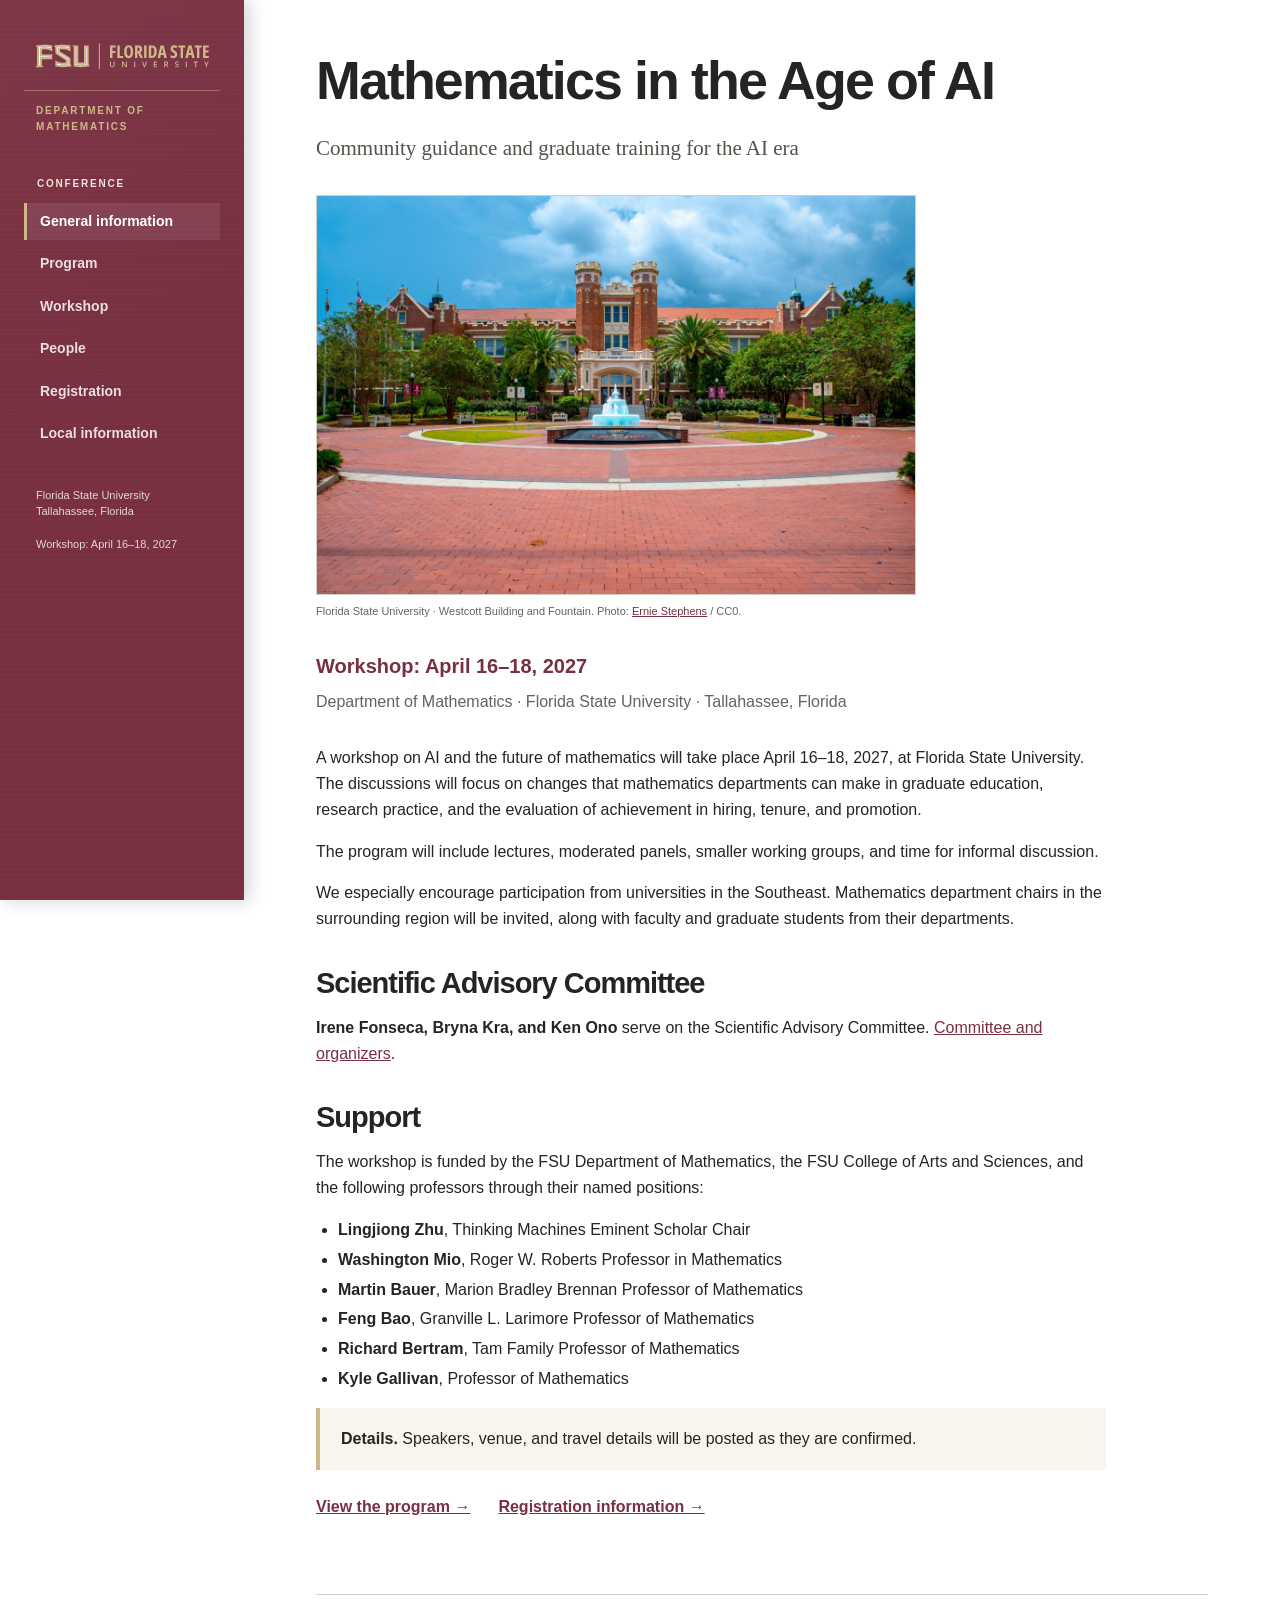
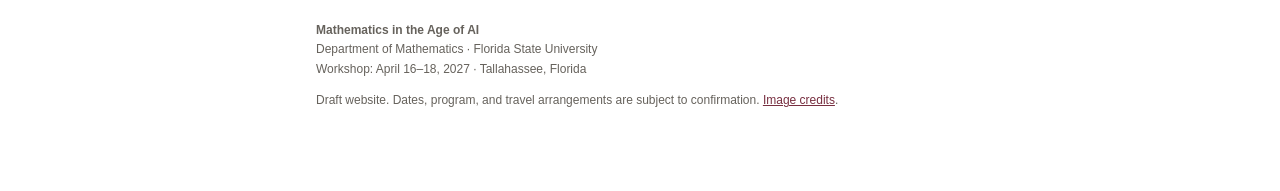
==== index.html @ d8ea102a "Add files via upload" ====
<!doctype html>
<html lang="en">
<head>
<meta charset="utf-8">
<meta name="viewport" content="width=device-width,initial-scale=1">
<meta name="theme-color" content="#782f40">
<meta name="description" content="General information for Mathematics in the Age of AI, an AI and mathematics conference at Florida State University, Workshop: April 16–18, 2027.">
<title>General information | Mathematics in the Age of AI</title>
<link rel="icon" href="favicon.svg" type="image/svg+xml">
<link rel="stylesheet" href="style.css">
<script src="script.js" defer>
</script>
</head>
<body>
<a class="skip-link" href="#main">Skip to content</a>
<aside class="sidebar" aria-label="Conference navigation">
<a class="mark" href="index.html" aria-label="Conference home">
<img src="images/fsu-logo.svg" width="1329" height="300" alt="Florida State University">
</a>
<p class="dept">Department of Mathematics</p>
<p class="nav-label">Conference</p>
<nav aria-label="Main navigation">
<a href="index.html" class="active" aria-current="page">General information</a>
<a href="program.html">Program</a>
<a href="workshop.html">Workshop</a>
<a href="participants.html">People</a>
<a href="registration.html">Registration</a>
<a href="local.html">Local information</a>
</nav>
<div class="sidebar-foot">Florida State University<br>Tallahassee, Florida<br>
<br>Workshop: April 16–18, 2027</div>
</aside>
<header class="mobile-head">
<a href="index.html"><img class="mobile-logo" src="images/fsu-logo.svg" width="1329" height="300" alt="Florida State University"><span>Mathematics in the Age of AI</span></a>
<button id="menu" aria-expanded="false" aria-controls="mobile-nav" type="button">Menu</button>
</header>
<nav class="mobile-nav" id="mobile-nav" aria-label="Mobile navigation">
<a href="index.html" class="active" aria-current="page">General information</a>
<a href="program.html">Program</a>
<a href="workshop.html">Workshop</a>
<a href="participants.html">People</a>
<a href="registration.html">Registration</a>
<a href="local.html">Local information</a>
</nav>
<main id="main" tabindex="-1">
<div class="page">
<article>
<h1>Mathematics in the Age of AI</h1>
<p class="lede">Community guidance and graduate training for the AI era</p>
<figure class="campus-photo">
<img src="images/fsu-westcott.jpg" width="2576" height="1720" alt="Westcott Building and Fountain on Florida State University’s Tallahassee campus">
<figcaption>Florida State University · Westcott Building and Fountain. Photo: <a href="https://commons.wikimedia.org/wiki/File:Westcott_Building_and_fountain_at_Florida_State_University.jpg">Ernie Stephens</a> / CC0.</figcaption>
</figure>
<p class="date-line">Workshop: April 16–18, 2027</p>
<p class="place-line">Department of Mathematics · Florida State University · Tallahassee, Florida</p>
<p>A workshop on AI and the future of mathematics will take place April 16–18, 2027, at Florida State University. The discussions will focus on changes that mathematics departments can make in graduate education, research practice, and the evaluation of achievement in hiring, tenure, and promotion.</p>
<p>The program will include lectures, moderated panels, smaller working groups, and time for informal discussion.</p>
<p>We especially encourage participation from universities in the Southeast. Mathematics department chairs in the surrounding region will be invited, along with faculty and graduate students from their departments.</p>
<h2 class="subheading">Scientific Advisory Committee</h2>
<p><strong>Irene Fonseca, Bryna Kra, and Ken Ono</strong> serve on the Scientific Advisory Committee. <a href="participants.html">Committee and organizers</a>.</p>
<h2 class="subheading">Support</h2>
<p>The workshop is funded by the FSU Department of Mathematics, the FSU College of Arts and Sciences, and the following professors through their named positions:</p>
<ul class="support-list">
<li><strong>Lingjiong Zhu</strong>, Thinking Machines Eminent Scholar Chair</li>
<li><strong>Washington Mio</strong>, Roger W. Roberts Professor in Mathematics</li>
<li><strong>Martin Bauer</strong>, Marion Bradley Brennan Professor of Mathematics</li>
<li><strong>Feng Bao</strong>, Granville L. Larimore Professor of Mathematics</li>
<li><strong>Richard Bertram</strong>, Tam Family Professor of Mathematics</li>
<li><strong>Kyle Gallivan</strong>, Professor of Mathematics</li>
</ul>
<div class="notice">
<strong>Details.</strong> Speakers, venue, and travel details will be posted as they are confirmed.</div>
<p class="page-links">
<a href="program.html">View the program →</a>
<a href="registration.html">Registration information →</a>
</p>
</article>
<footer>
<strong>Mathematics in the Age of AI</strong>
<br>Department of Mathematics · Florida State University<br>Workshop: April 16–18, 2027 · Tallahassee, Florida<p>Draft website. Dates, program, and travel arrangements are subject to confirmation. <a href="credits.html">Image credits</a>.</p>
</footer>
</div>
</main>
</body>
</html>
---- style.css ----
:root {
  --g:#782f40;
  --gd:#4f1c29;
  --gold:#ceb888;
  --paper:#f5f3ee;
  --ink:#252422;
  --muted:#66625c;
  --line:#d3cec3;
  --side:244px
}
* {
  box-sizing:border-box
}
html {
  scroll-behavior:smooth
}
body {
  margin:0;
  color:var(--ink);
  background:#fff;
  font-family:Arial,Helvetica,sans-serif;
  line-height:1.62
}
.sidebar {
  position:fixed;
  inset:0 auto 0 0;
  z-index:20;
  width:var(--side);
  overflow-y:auto;
  padding:34px 24px 28px;
  color:#fff;
  background:linear-gradient(155deg,rgba(255,255,255,.04),transparent 45%),repeating-linear-gradient(0deg,rgba(255,255,255,.025) 0,rgba(255,255,255,.025) 1px,transparent 1px,transparent 5px),var(--g);
  box-shadow:4px 0 18px rgba(37,16,21,.2)
}
.mark {
  display:block;
  width:100%;
  margin:0 0 12px;
  text-decoration:none
}
.mark img {
  display:block;
  width:100%;
  height:auto
}
.sidebar .dept {
  max-width:none;
  margin:0 0 40px;
  padding:12px 0 0 12px;
  border-top:1px solid rgba(206,184,136,.45);
  color:var(--gold);
  font-size:10px;
  font-weight:700;
  letter-spacing:.18em;
  text-transform:uppercase
}
.nav-label {
  margin:0 0 11px 13px;
  color:var(--gold);
  font-size:10px;
  font-weight:800;
  letter-spacing:.18em;
  text-transform:uppercase
}
nav {
  display:grid;
  gap:5px
}
.sidebar nav a {
  display:block;
  padding:10px 13px;
  border-left:3px solid transparent;
  color:rgba(255,255,255,.84);
  font-size:14px;
  font-weight:700;
  line-height:1.25;
  text-decoration:none;
  transition:.18s ease
}
.sidebar nav a:hover,.sidebar nav a.active {
  border-left-color:var(--gold);
  background:rgba(255,255,255,.08);
  color:#fff
}
.sidebar-foot {
  margin:34px 12px 0;
  color:rgba(255,255,255,.62);
  font-size:11px;
  line-height:1.5
}
.mobile-head {
  display:none
}
main {
  margin-left:var(--side)
}
.page {
  width:min(100%,1120px);
  padding:66px 72px 80px
}
section {
  scroll-margin-top:24px;
  padding:0 0 76px
}
.eyebrow {
  margin:0 0 12px;
  color:var(--g);
  font-size:12px;
  font-weight:800;
  letter-spacing:.18em;
  text-transform:uppercase
}
h1,h2,h3 {
  margin-top:0;
  font-family:"Arial Narrow","Aptos Narrow",Arial,sans-serif;
  line-height:1.05
}
h1 {
  max-width:900px;
  margin-bottom:24px;
  font-size:clamp(46px,6.2vw,82px);
  font-weight:800;
  letter-spacing:-.045em
}
h2 {
  margin-bottom:26px;
  font-size:clamp(33px,4.4vw,52px);
  letter-spacing:-.035em
}
h3 {
  margin-bottom:9px;
  font-size:22px;
  letter-spacing:-.015em
}
p {
  max-width:790px
}
.lede {
  margin:0 0 25px;
  color:#55514a;
  font:21px/1.55 Georgia,"Times New Roman",serif
}
.date-line {
  margin:24px 0 7px;
  color:var(--g);
  font-size:20px;
  font-weight:800
}
.place-line {
  margin:0 0 30px;
  color:var(--muted);
  font-size:16px
}
.hero-art {
  position:relative;
  min-height:390px;
  margin:35px 0 34px;
  overflow:hidden;
  border:1px solid #c9c1b0;
  background:#d8c7a5;
  box-shadow:0 14px 35px rgba(57,43,29,.15)
}
.hero-art svg {
  display:block;
  width:100%;
  height:100%;
  min-height:390px
}
.hero-caption {
  position:absolute;
  right:20px;
  bottom:18px;
  padding:7px 11px;
  color:#fff;
  background:rgba(43,21,28,.75);
  font-size:11px;
  letter-spacing:.08em;
  text-transform:uppercase
}
.notice {
  max-width:790px;
  padding:18px 21px;
  border-left:4px solid var(--gold);
  background:rgba(206,184,136,.14)
}
.grid {
  display:grid;
  grid-template-columns:repeat(2,minmax(0,1fr));
  gap:20px
}
.card {
  padding:24px;
  border-top:4px solid var(--g);
  background:rgba(255,255,255,.55);
  box-shadow:0 7px 20px rgba(41,35,29,.06)
}
.card p {
  margin-bottom:0;
  color:#5a5650;
  font-size:15px
}
.phase-number {
  display:inline-grid;
  width:32px;
  height:32px;
  margin-bottom:15px;
  place-items:center;
  border-radius:50%;
  color:#fff;
  background:var(--g);
  font-weight:800
}
.table-wrap {
  overflow-x:auto;
  border:1px solid var(--line);
  background:rgba(255,255,255,.58)
}
table {
  width:100%;
  min-width:720px;
  border-collapse:collapse;
  font-size:14px;
  line-height:1.4
}
th,td {
  padding:13px 14px;
  border-bottom:1px solid var(--line);
  text-align:left;
  vertical-align:top
}
th {
  color:#fff;
  background:var(--g);
  font-size:12px;
  letter-spacing:.05em;
  text-transform:uppercase
}
tr:last-child td {
  border-bottom:0
}
tbody tr:nth-child(even) {
  background:rgba(206,184,136,.13)
}
td:first-child {
  width:110px;
  white-space:nowrap;
  font-weight:700
}
.program-note {
  margin:13px 0 0;
  color:var(--muted);
  font-size:13px;
  font-style:italic
}
.day-grid {
  display:grid;
  grid-template-columns:repeat(3,minmax(0,1fr));
  gap:16px
}
.day {
  min-height:250px;
  padding:24px;
  color:#fff;
  background:var(--g)
}
.day:nth-child(2) {
  background:var(--gd)
}
.day:nth-child(3) {
  color:var(--ink);
  background:var(--gold)
}
.day-label {
  margin-bottom:28px;
  font-size:11px;
  font-weight:800;
  letter-spacing:.15em;
  text-transform:uppercase;
  opacity:.78
}
.day h3 {
  font-size:27px
}
.day p {
  font-size:14px;
  line-height:1.55;
  opacity:.9
}
.timeline {
  position:relative;
  margin:30px 0 0 8px;
  padding-left:35px;
  border-left:2px solid var(--gold)
}
.moment {
  position:relative;
  margin:0 0 28px
}
.moment:before {
  position:absolute;
  top:4px;
  left:-43px;
  width:14px;
  height:14px;
  border:4px solid var(--paper);
  border-radius:50%;
  background:var(--g);
  content:""
}
.moment strong {
  display:block;
  color:var(--g)
}
.people {
  display:grid;
  grid-template-columns:repeat(3,minmax(0,1fr));
  gap:15px
}
.person {
  padding:20px;
  border:1px solid var(--line);
  background:rgba(255,255,255,.46)
}
.person strong {
  display:block;
  color:var(--g);
  font-size:17px
}
.person span {
  color:var(--muted);
  font-size:13px
}
.group-title {
  margin:34px 0 14px;
  font-size:13px;
  letter-spacing:.12em;
  text-transform:uppercase
}
.cta {
  display:flex;
  align-items:center;
  justify-content:space-between;
  gap:22px;
  padding:28px 30px;
  color:#fff;
  background:var(--g)
}
.cta h3 {
  margin-bottom:5px
}
.cta p {
  margin:0;
  color:rgba(255,255,255,.78);
  font-size:14px
}
.badge {
  flex:0 0 auto;
  padding:10px 14px;
  border:1px solid var(--gold);
  color:var(--gold);
  font-size:11px;
  font-weight:800;
  letter-spacing:.12em;
  text-transform:uppercase
}
footer {
  margin-top:10px;
  padding-top:26px;
  border-top:1px solid var(--line);
  color:var(--muted);
  font-size:12px
}

@media(max-width:880px) {
  :root {
  --side:0px
}
.sidebar {
  display:none
}
.mobile-head {
  position:sticky;
  top:0;
  z-index:30;
  display:flex;
  align-items:center;
  justify-content:space-between;
  padding:12px 18px;
  color:#fff;
  background:var(--g);
  box-shadow:0 2px 12px rgba(0,0,0,.17)
}
.mobile-head strong {
  font-size:14px
}
.mobile-head button {
  border:1px solid rgba(255,255,255,.45);
  color:#fff;
  background:transparent;
  padding:7px 10px;
  font:inherit
}
.mobile-nav {
  display:none;
  position:fixed;
  inset:50px 0 auto;
  z-index:29;
  padding:12px;
  background:var(--gd)
}
.mobile-nav.open {
  display:grid
}
.mobile-nav a {
  padding:9px 8px;
  color:#fff;
  font-size:13px;
  font-weight:700;
  text-decoration:none
}
main {
  margin-left:0
}
.page {
  padding:42px 26px 60px
}
.people {
  grid-template-columns:repeat(2,minmax(0,1fr))
}

}
@media(max-width:650px) {
  .page {
  padding-inline:20px
}
h1 {
  font-size:46px
}
.hero-art,.hero-art svg {
  min-height:285px
}
.grid,.day-grid,.people {
  grid-template-columns:1fr
}
.day {
  min-height:0
}
.cta {
  align-items:flex-start;
  flex-direction:column
}

}
@media(prefers-reduced-motion:reduce) {
  html {
  scroll-behavior:auto
}
* {
  transition:none!important
}

}


/* Latest program-summary overview and follow-up table. */
.event-facts {
  margin: 28px 0;
  border-top: 1px solid var(--line);
  border-bottom: 1px solid var(--line);
}
.event-facts > div {
  display: grid;
  grid-template-columns: 165px 1fr;
  gap: 16px;
  padding: 14px 0;
}
.event-facts > div + div { border-top: 1px solid var(--line); }
.event-facts strong { color: var(--g); }
.event-facts span { font-size: 14px; }
.follow-up-table { min-width: 530px; }
.follow-up-table tbody th {
  width: 190px;
  color: var(--ink);
  background: transparent;
  font-size: 14px;
  letter-spacing: normal;
  text-transform: none;
}
@media (max-width: 650px) {
  .event-facts > div { grid-template-columns: 1fr; gap: 3px; }
}
/* Multi-page layout additions. All assets and links work from a subdirectory. */
.mobile-nav {
  display:none
}
main {
  min-height:100vh
}
article {
  padding-bottom:40px
}
.page {
  padding-top:52px;
  max-width:1120px
}
h1 {
  font-size:clamp(40px,4.2vw,62px);
  letter-spacing:-.035em
}
h2.subheading {
  font-size:29px;
  margin:36px 0 16px
}
.campus-photo,.math-photo {
  margin:30px 0
}
.campus-photo img,.math-photo img {
  display:block;
  width:100%;
  height:auto;
  border:1px solid var(--line)
}
.campus-photo img {
  aspect-ratio:1.9;
  object-fit:cover;
  object-position:center 40%
}
figcaption {
  margin-top:8px;
  font-size:11px;
  color:var(--muted);
  line-height:1.5
}
.math-photo {
  margin-top:38px
}
.page-links {
  display:flex;
  flex-wrap:wrap;
  gap:12px 28px;
  margin:24px 0
}
.page-links a,a {
  color:var(--g)
}
.page-links a {
  font-weight:700
}
.table-wrap {
  max-width:100%
}
.skip-link {
  position:fixed;
  top:-80px;
  left:15px;
  z-index:100;
  padding:10px 16px;
  background:#fff;
  border:2px solid var(--g)
}
.skip-link:focus {
  top:12px
}
a:focus-visible,button:focus-visible {
  outline:3px solid #aa863b;
  outline-offset:4px
}
.mobile-head a {
  display:flex;
  flex-direction:column;
  align-items:flex-start;
  gap:4px;
  color:#fff;
  text-decoration:none;
  font-weight:700;
  font-size:13px;
  line-height:1.2
}
.mobile-logo {
  display:block;
  width:auto;
  height:22px;
  margin-left:-5px
}
.mobile-nav a[aria-current=page] {
  border-left:3px solid var(--gold)
}
footer p {
  margin-bottom:0
}
.nav-label {
  color:#eee5d2
}
.badge {
  color:#fff
}
.sidebar-foot {
  color:#e4d6d9
}

@media(max-width:1080px) and (min-width:881px) {
  .page {
  padding-inline:38px
}
.day-grid {
  grid-template-columns:1fr
}
.day {
  min-height:0
}
.day-label {
  margin-bottom:14px
}

}

@media(max-width:880px) {
  .mobile-nav.open {
  display:grid
}
.page {
  padding-top:34px
}
.mobile-nav {
  top:66px
}
.mobile-head {
  min-height:60px
}
.mobile-head a {
  max-width:75%
}
#main {
  scroll-margin-top:65px
}

}

@media(max-width:650px) {
  h1 {
  font-size:39px
}
.page {
  padding-inline:20px
}
.campus-photo img {
  aspect-ratio:1.5
}
.badge {
  white-space:normal
}
.mobile-head {
  gap:14px
}
.mobile-head button {
  flex-shrink:0
}

}

@media print {
  .sidebar,.mobile-head,.mobile-nav,.skip-link {
  display:none!important
}
main {
  margin:0
}
.page {
  padding:0;
  max-width:none
}
body {
  background:#fff
}
.table-wrap {
  overflow:visible
}
table {
  min-width:0
}
a {
  color:inherit
}
.card,.day {
  break-inside:avoid
}
.day {
  color:#000!important;
  background:#fff!important;
  border:1px solid #888
}
.page-links {
  display:none
}

}


/* Smaller campus photo and support list. */
.campus-photo {
  max-width:600px
}
.campus-photo img {
  aspect-ratio:1.5
}
.support-list {
  max-width:790px;
  margin:0 0 16px;
  padding-left:22px
}
.support-list li {
  margin:0 0 4px
}

/* Embedded registration form. */
.form-embed {
  display:block;
  width:100%;
  max-width:790px;
  height:1500px;
  margin:10px 0 24px;
  border:0
}
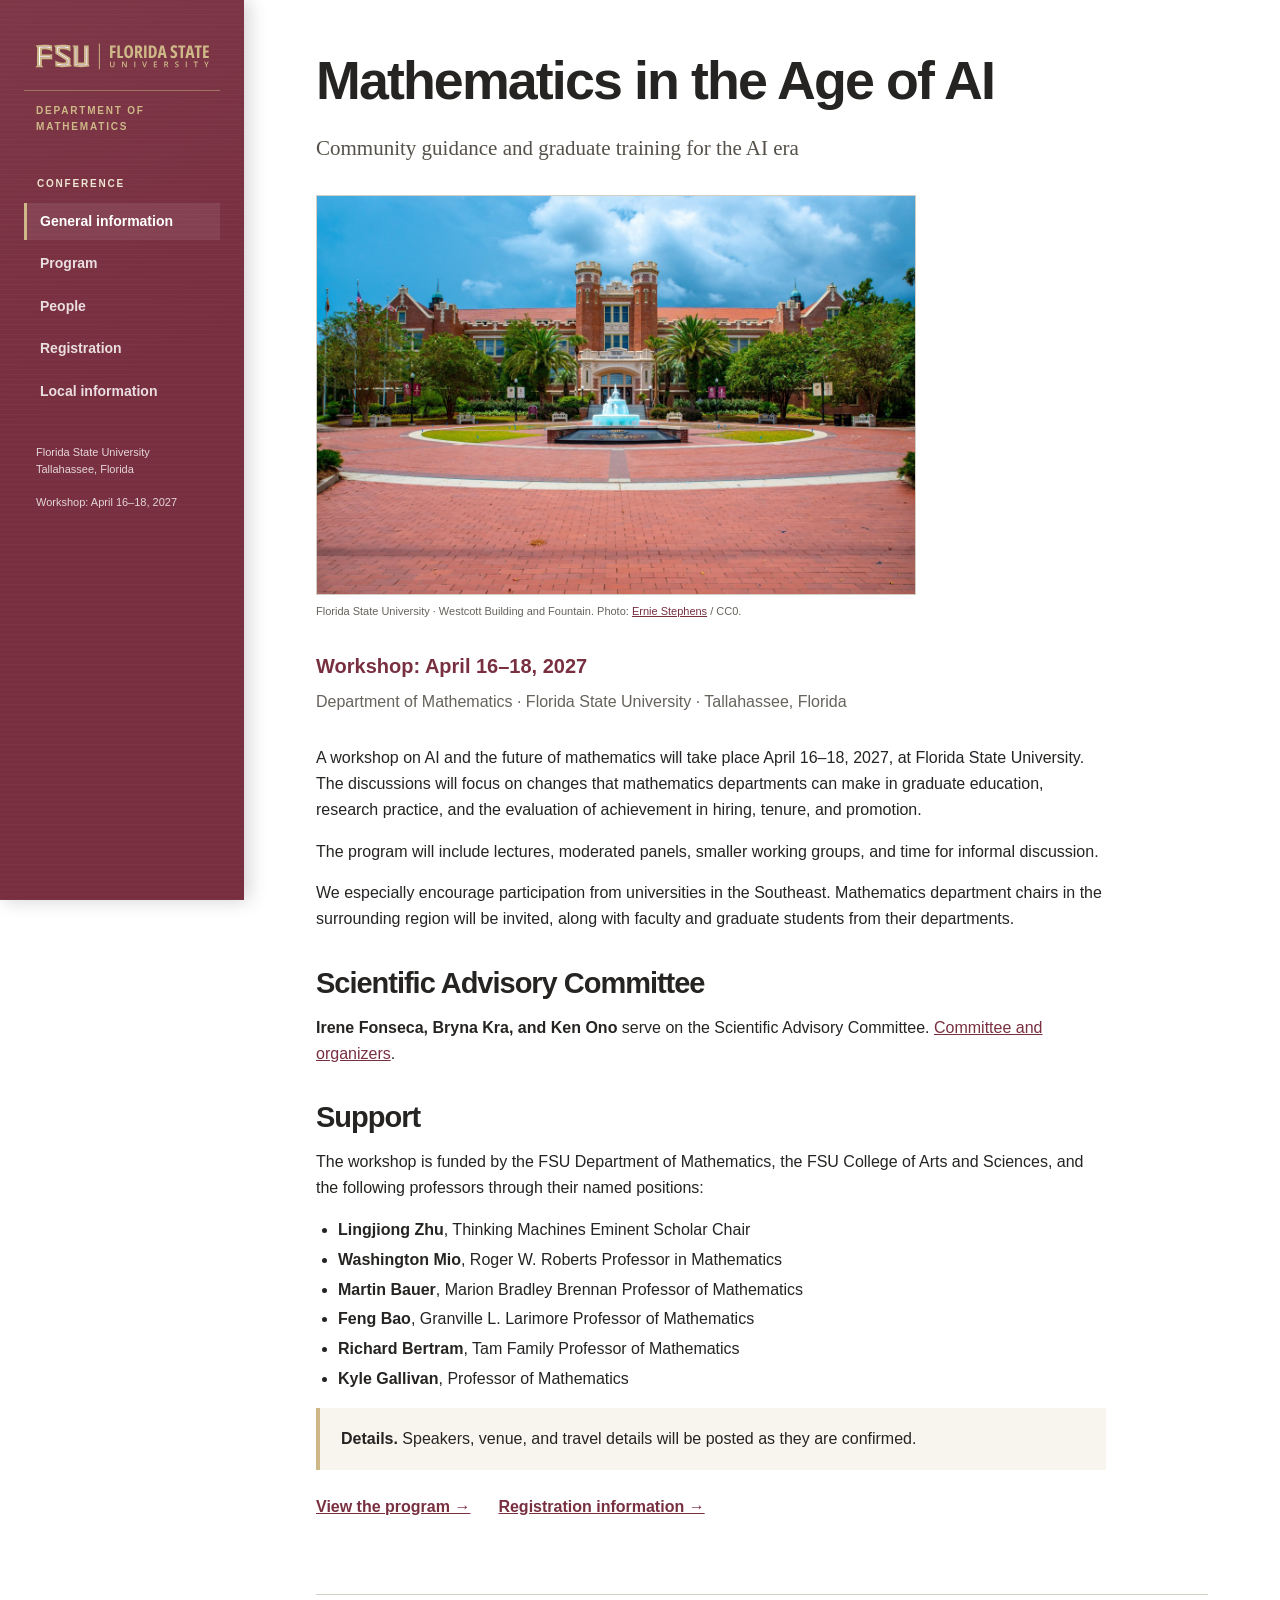
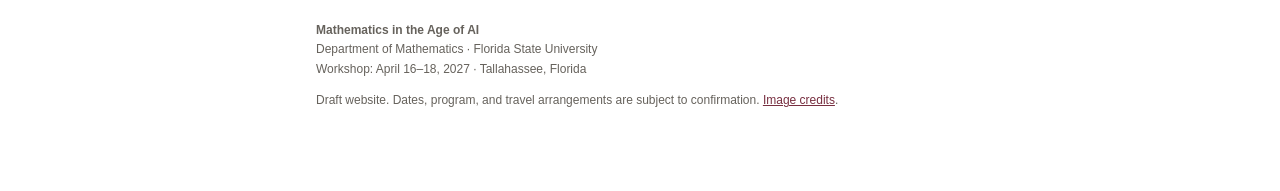
==== commit f5152648: "Add files via upload" ====
--- a/index.html
+++ b/index.html
@@ -22,7 +22,6 @@
 <nav aria-label="Main navigation">
 <a href="index.html" class="active" aria-current="page">General information</a>
 <a href="program.html">Program</a>
-<a href="workshop.html">Workshop</a>
 <a href="participants.html">People</a>
 <a href="registration.html">Registration</a>
 <a href="local.html">Local information</a>
@@ -37,7 +36,6 @@
 <nav class="mobile-nav" id="mobile-nav" aria-label="Mobile navigation">
 <a href="index.html" class="active" aria-current="page">General information</a>
 <a href="program.html">Program</a>
-<a href="workshop.html">Workshop</a>
 <a href="participants.html">People</a>
 <a href="registration.html">Registration</a>
 <a href="local.html">Local information</a>
--- a/style.css
+++ b/style.css
@@ -722,3 +722,51 @@
   margin:10px 0 24px;
   border:0
 }
+
+/* Speaker cards. */
+.speakers {
+  display:grid;
+  grid-template-columns:repeat(2,minmax(0,1fr));
+  gap:16px
+}
+.speaker {
+  display:grid;
+  grid-template-columns:88px minmax(0,1fr);
+  gap:18px;
+  padding:20px;
+  border:1px solid var(--line);
+  background:#fff
+}
+.speaker .photo {
+  display:grid;
+  width:88px;
+  height:88px;
+  place-items:center;
+  border-radius:50%;
+  object-fit:cover;
+  color:var(--gold);
+  background:var(--g);
+  font:700 26px Georgia,serif;
+  letter-spacing:.04em
+}
+.speaker strong {
+  display:block;
+  color:var(--g);
+  font-size:17px
+}
+.speaker span {
+  display:block;
+  color:var(--muted);
+  font-size:13px
+}
+.speaker p {
+  margin:10px 0 0;
+  font-size:14px;
+  line-height:1.55
+}
+@media(max-width:880px) {
+  .speakers { grid-template-columns:1fr }
+}
+@media(max-width:480px) {
+  .speaker { grid-template-columns:1fr }
+}
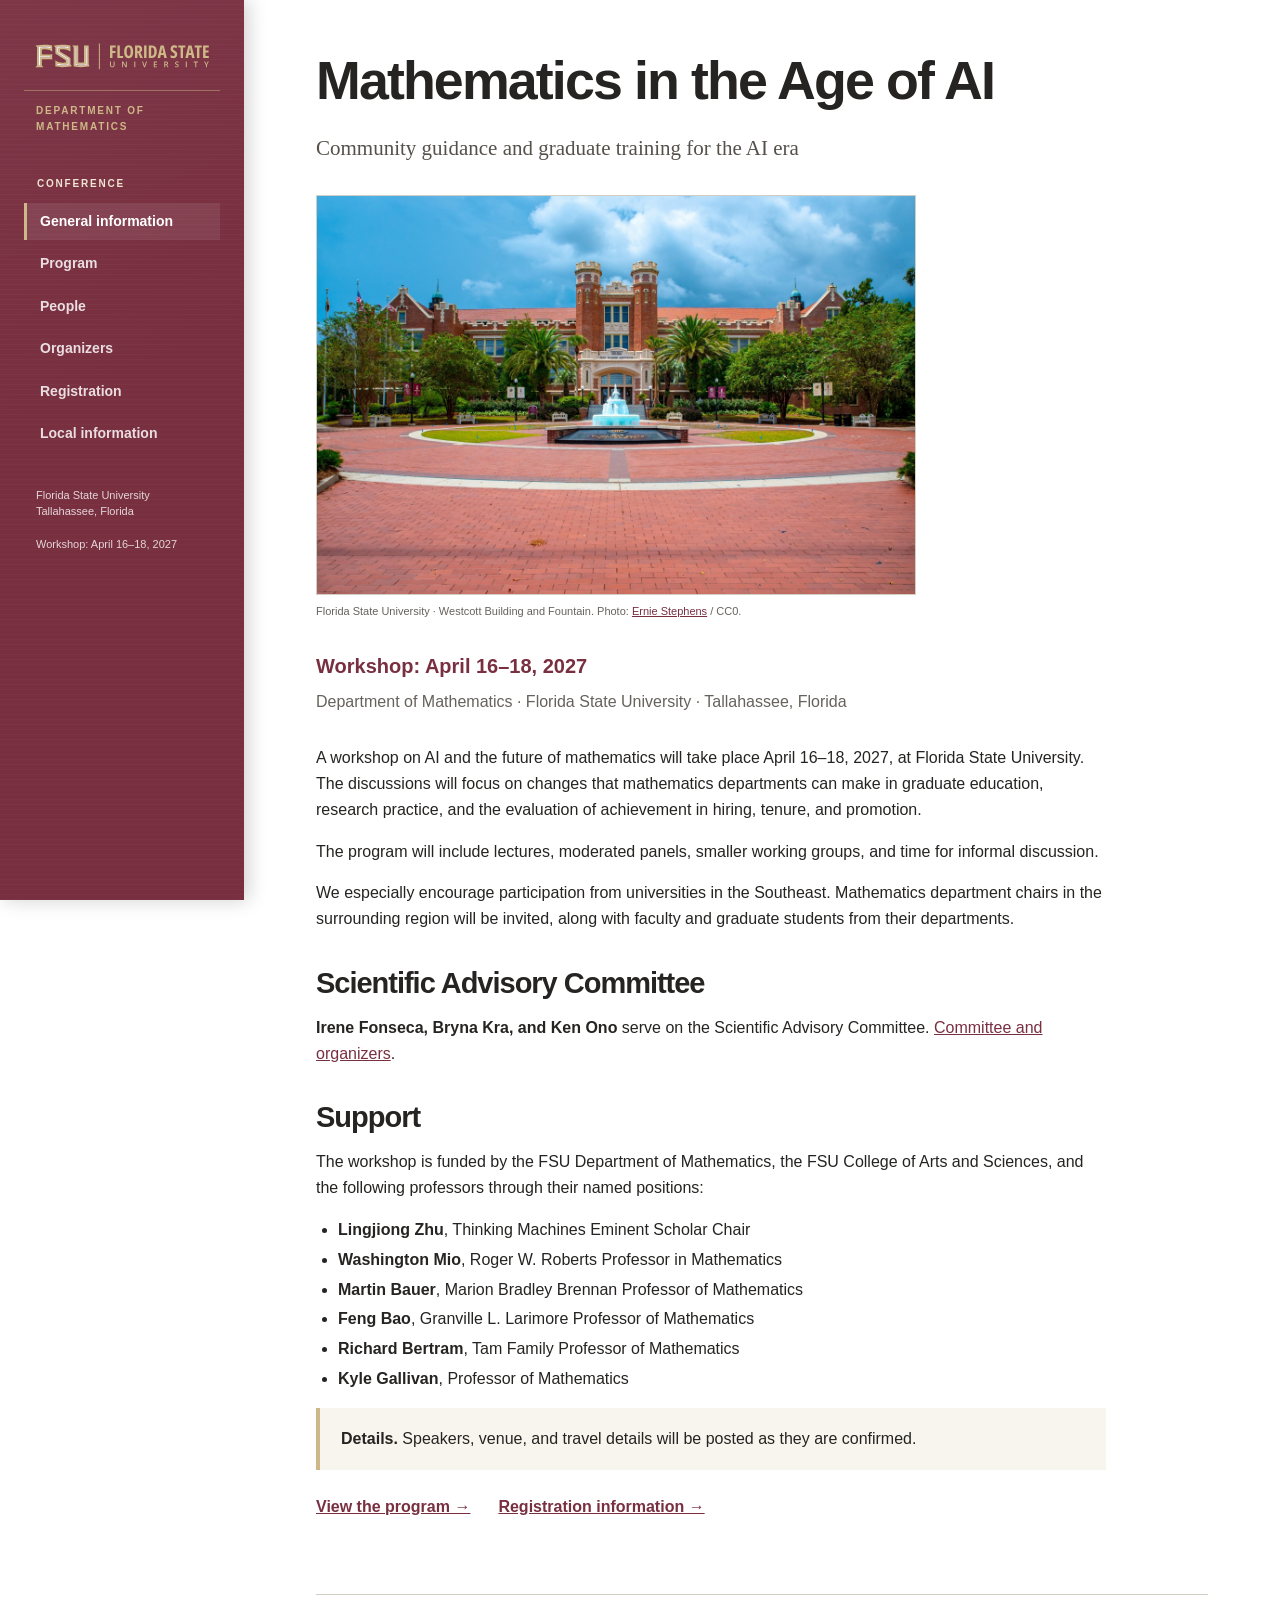
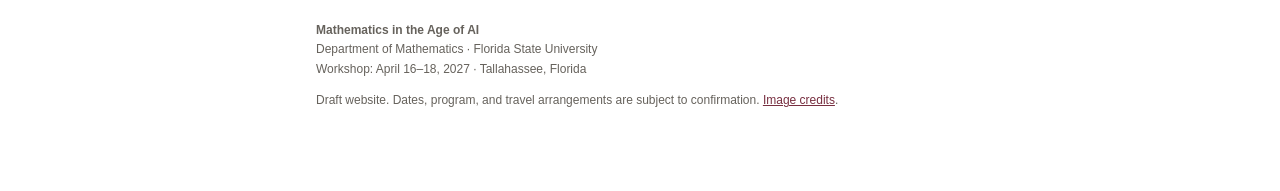
==== commit 3c33c4bc: "Add files via upload" ====
--- a/index.html
+++ b/index.html
@@ -23,6 +23,7 @@
 <a href="index.html" class="active" aria-current="page">General information</a>
 <a href="program.html">Program</a>
 <a href="participants.html">People</a>
+<a href="organizers.html">Organizers</a>
 <a href="registration.html">Registration</a>
 <a href="local.html">Local information</a>
 </nav>
@@ -37,6 +38,7 @@
 <a href="index.html" class="active" aria-current="page">General information</a>
 <a href="program.html">Program</a>
 <a href="participants.html">People</a>
+<a href="organizers.html">Organizers</a>
 <a href="registration.html">Registration</a>
 <a href="local.html">Local information</a>
 </nav>
--- a/style.css
+++ b/style.css
@@ -770,3 +770,121 @@
 @media(max-width:480px) {
   .speaker { grid-template-columns:1fr }
 }
+
+/* Registration form. */
+.reg-form {
+  max-width:790px;
+  margin:10px 0 28px
+}
+.reg-note {
+  margin:0 0 22px;
+  color:var(--muted);
+  font-size:13px
+}
+.reg-form .req {
+  color:var(--g)
+}
+.reg-form .field {
+  margin:0 0 22px;
+  padding:0;
+  border:0
+}
+.reg-form label,
+.reg-form legend {
+  display:block;
+  margin:0 0 7px;
+  padding:0;
+  color:var(--ink);
+  font-size:14px;
+  font-weight:700
+}
+.reg-form .hint {
+  color:var(--muted);
+  font-size:13px;
+  font-weight:400
+}
+.reg-form input[type=text],
+.reg-form input[type=email],
+.reg-form select,
+.reg-form textarea {
+  display:block;
+  width:100%;
+  padding:11px 12px;
+  border:1px solid #b9b3a6;
+  border-radius:0;
+  color:var(--ink);
+  background:#fff;
+  font:inherit;
+  font-size:15px
+}
+.reg-form textarea {
+  min-height:100px;
+  resize:vertical
+}
+.reg-form input:focus,
+.reg-form select:focus,
+.reg-form textarea:focus {
+  border-color:var(--g);
+  outline:3px solid rgba(120,47,64,.25);
+  outline-offset:0
+}
+.reg-form .choice {
+  display:flex;
+  align-items:flex-start;
+  gap:10px;
+  margin:0 0 9px;
+  font-weight:400;
+  cursor:pointer
+}
+.reg-form .choice input {
+  flex:0 0 auto;
+  width:17px;
+  height:17px;
+  margin:3px 0 0;
+  accent-color:var(--g)
+}
+.reg-form [hidden],
+.reg-status[hidden] {
+  display:none!important
+}
+.reg-form .hp {
+  position:absolute;
+  left:-9999px;
+  width:1px;
+  height:1px;
+  overflow:hidden
+}
+.reg-submit {
+  padding:13px 26px;
+  border:0;
+  color:#fff;
+  background:var(--g);
+  font:inherit;
+  font-size:15px;
+  font-weight:700;
+  letter-spacing:.04em;
+  cursor:pointer
+}
+.reg-submit:hover {
+  background:var(--gd)
+}
+.reg-submit:disabled {
+  opacity:.6;
+  cursor:default
+}
+.reg-status {
+  margin:16px 0 0;
+  padding:12px 16px;
+  border-left:4px solid var(--gold);
+  background:rgba(206,184,136,.14);
+  font-size:14px
+}
+.reg-status.error {
+  border-left-color:var(--g);
+  background:rgba(120,47,64,.08)
+}
+
+.speaker strong a { color:var(--g); text-decoration:none; }
+.speaker strong a:hover, .speaker strong a:focus { text-decoration:underline; }
+
+.person a { display:block; margin-top:6px; font-size:14px; overflow-wrap:anywhere; }
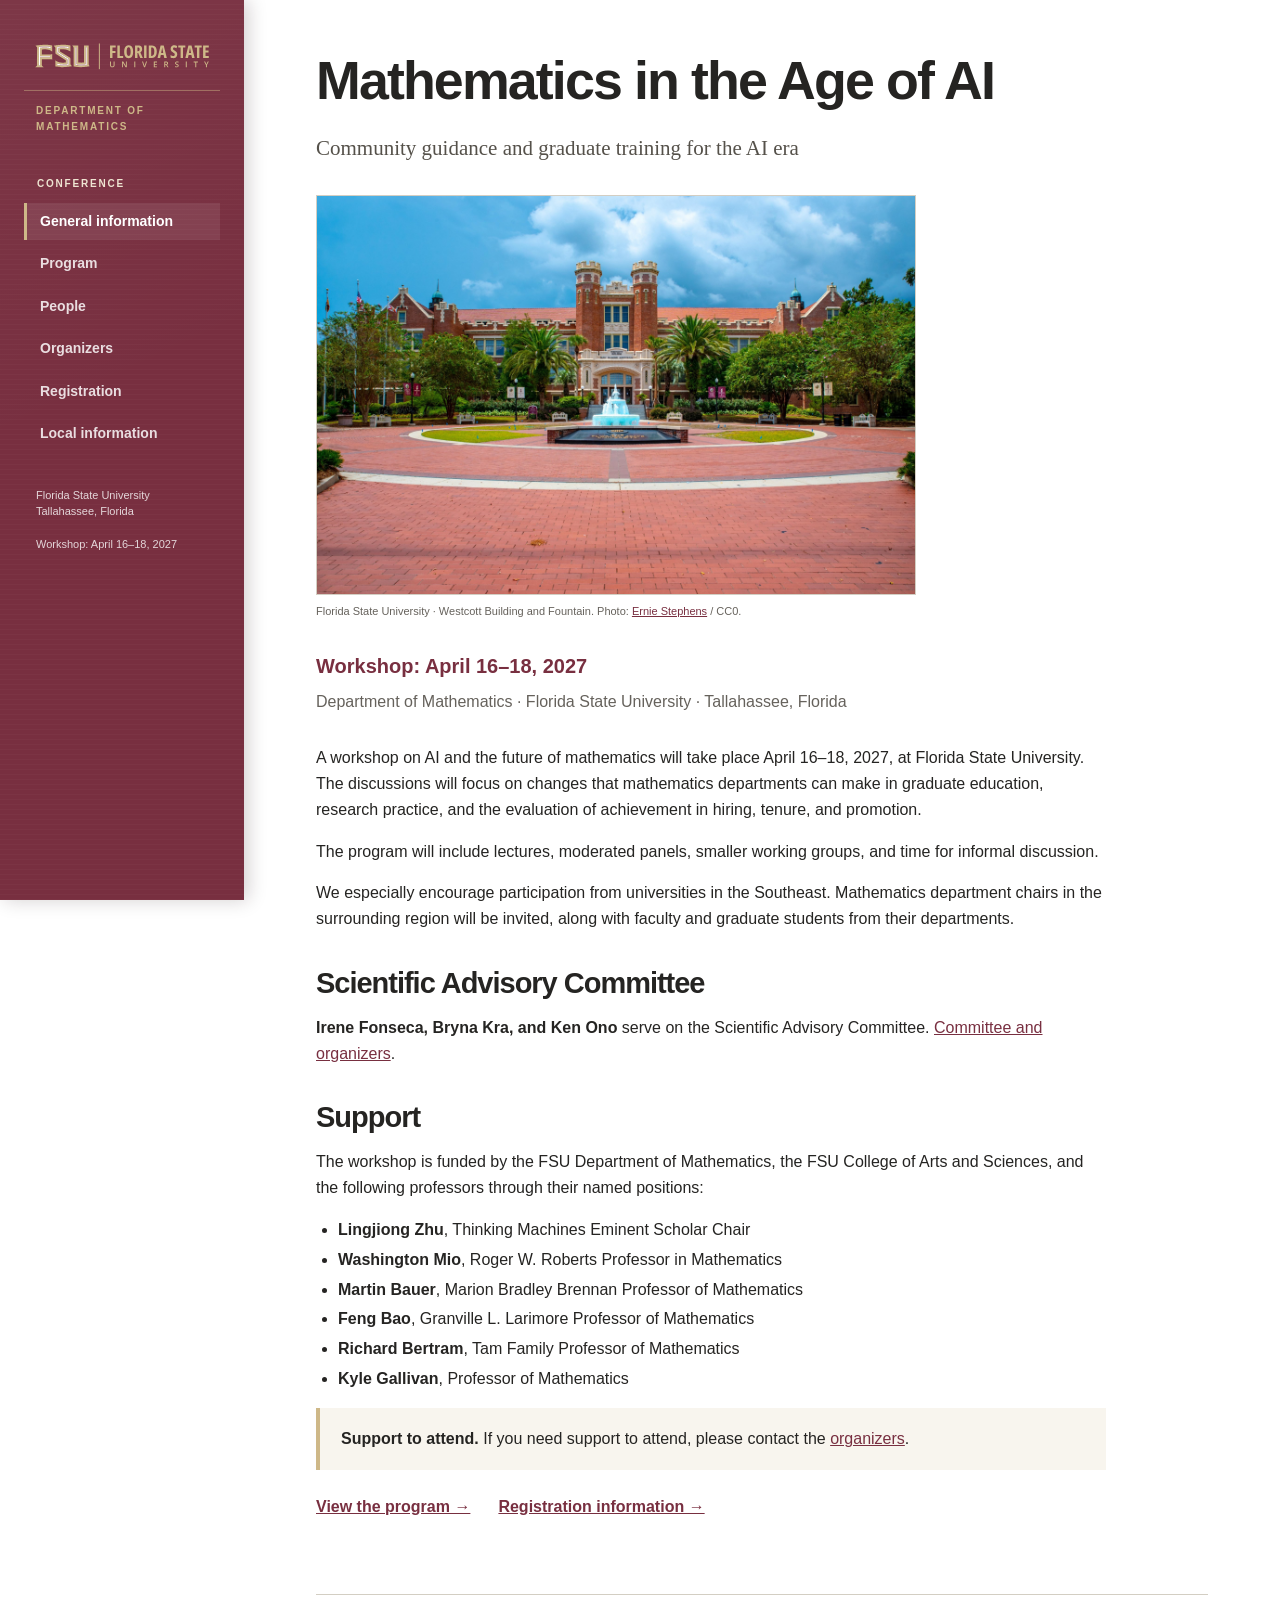
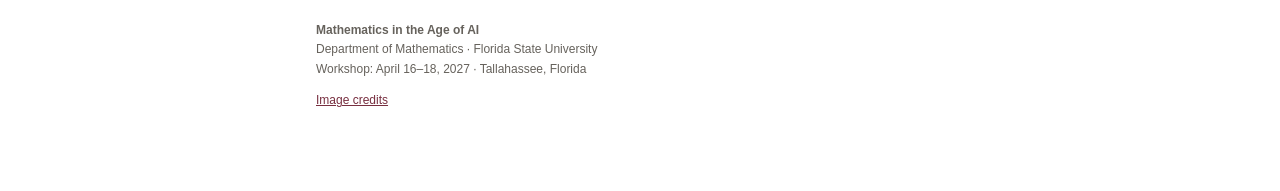
==== commit 7309448f: "Add files via upload" ====
--- a/index.html
+++ b/index.html
@@ -57,7 +57,7 @@
 <p>The program will include lectures, moderated panels, smaller working groups, and time for informal discussion.</p>
 <p>We especially encourage participation from universities in the Southeast. Mathematics department chairs in the surrounding region will be invited, along with faculty and graduate students from their departments.</p>
 <h2 class="subheading">Scientific Advisory Committee</h2>
-<p><strong>Irene Fonseca, Bryna Kra, and Ken Ono</strong> serve on the Scientific Advisory Committee. <a href="participants.html">Committee and organizers</a>.</p>
+<p><strong>Irene Fonseca, Bryna Kra, and Ken Ono</strong> serve on the Scientific Advisory Committee. <a href="organizers.html">Committee and organizers</a>.</p>
 <h2 class="subheading">Support</h2>
 <p>The workshop is funded by the FSU Department of Mathematics, the FSU College of Arts and Sciences, and the following professors through their named positions:</p>
 <ul class="support-list">
@@ -69,7 +69,7 @@
 <li><strong>Kyle Gallivan</strong>, Professor of Mathematics</li>
 </ul>
 <div class="notice">
-<strong>Details.</strong> Speakers, venue, and travel details will be posted as they are confirmed.</div>
+<strong>Support to attend.</strong> If you need support to attend, please contact the <a href="organizers.html">organizers</a>.</div>
 <p class="page-links">
 <a href="program.html">View the program →</a>
 <a href="registration.html">Registration information →</a>
@@ -77,7 +77,7 @@
 </article>
 <footer>
 <strong>Mathematics in the Age of AI</strong>
-<br>Department of Mathematics · Florida State University<br>Workshop: April 16–18, 2027 · Tallahassee, Florida<p>Draft website. Dates, program, and travel arrangements are subject to confirmation. <a href="credits.html">Image credits</a>.</p>
+<br>Department of Mathematics · Florida State University<br>Workshop: April 16–18, 2027 · Tallahassee, Florida<p><a href="credits.html">Image credits</a></p>
 </footer>
 </div>
 </main>
--- a/style.css
+++ b/style.css
@@ -888,3 +888,5 @@
 .speaker strong a:hover, .speaker strong a:focus { text-decoration:underline; }
 
 .person a { display:block; margin-top:6px; font-size:14px; overflow-wrap:anywhere; }
+
+.speaker img.photo { display:block; background:var(--line); }
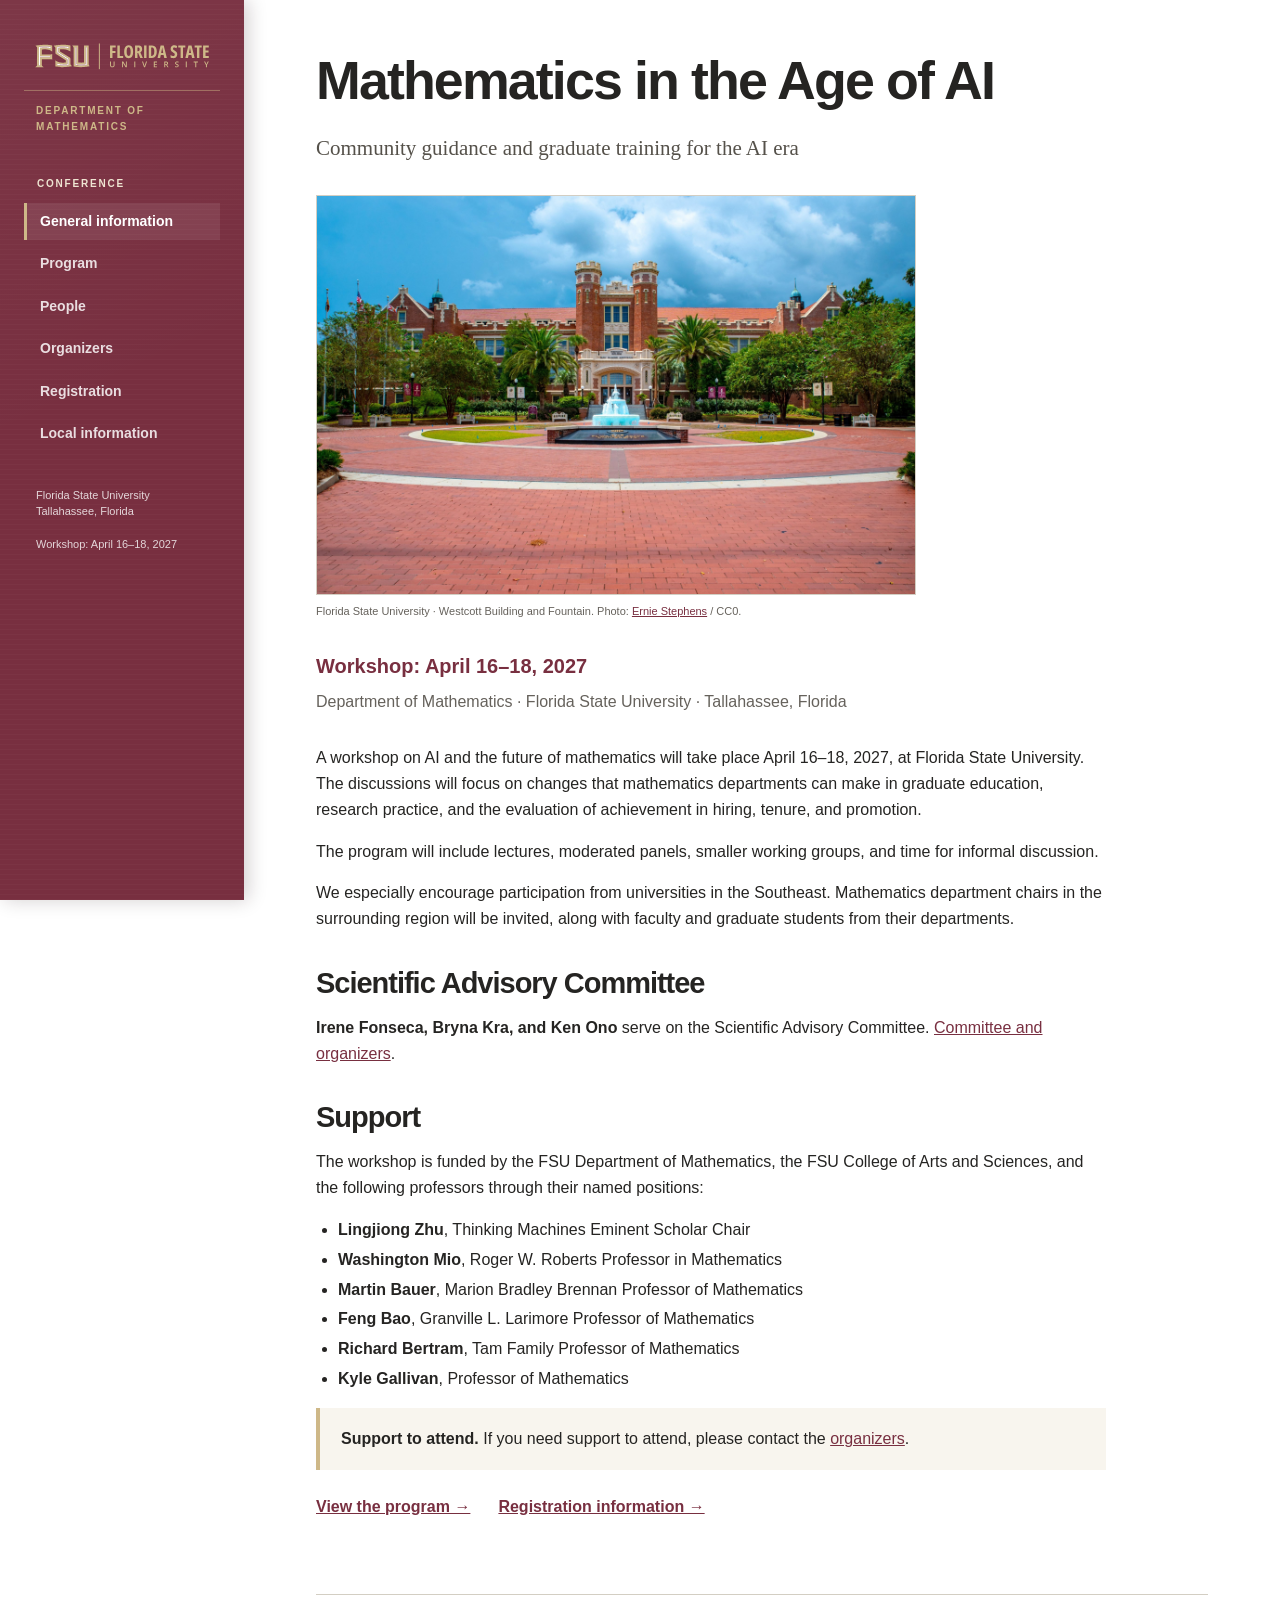
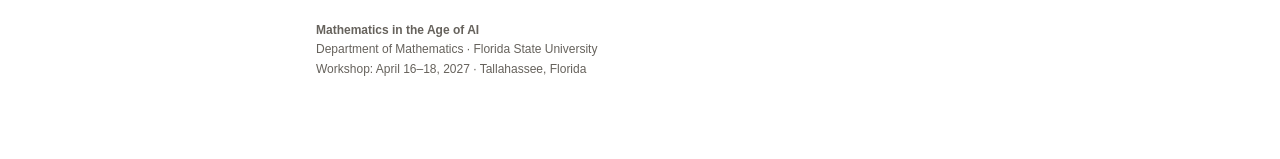
==== commit 18477764: "Add files via upload" ====
--- a/index.html
+++ b/index.html
@@ -77,7 +77,7 @@
 </article>
 <footer>
 <strong>Mathematics in the Age of AI</strong>
-<br>Department of Mathematics · Florida State University<br>Workshop: April 16–18, 2027 · Tallahassee, Florida<p><a href="credits.html">Image credits</a></p>
+<br>Department of Mathematics · Florida State University<br>Workshop: April 16–18, 2027 · Tallahassee, Florida
 </footer>
 </div>
 </main>
--- a/style.css
+++ b/style.css
@@ -805,6 +805,7 @@
 }
 .reg-form input[type=text],
 .reg-form input[type=email],
+.reg-form input[type=date],
 .reg-form select,
 .reg-form textarea {
   display:block;
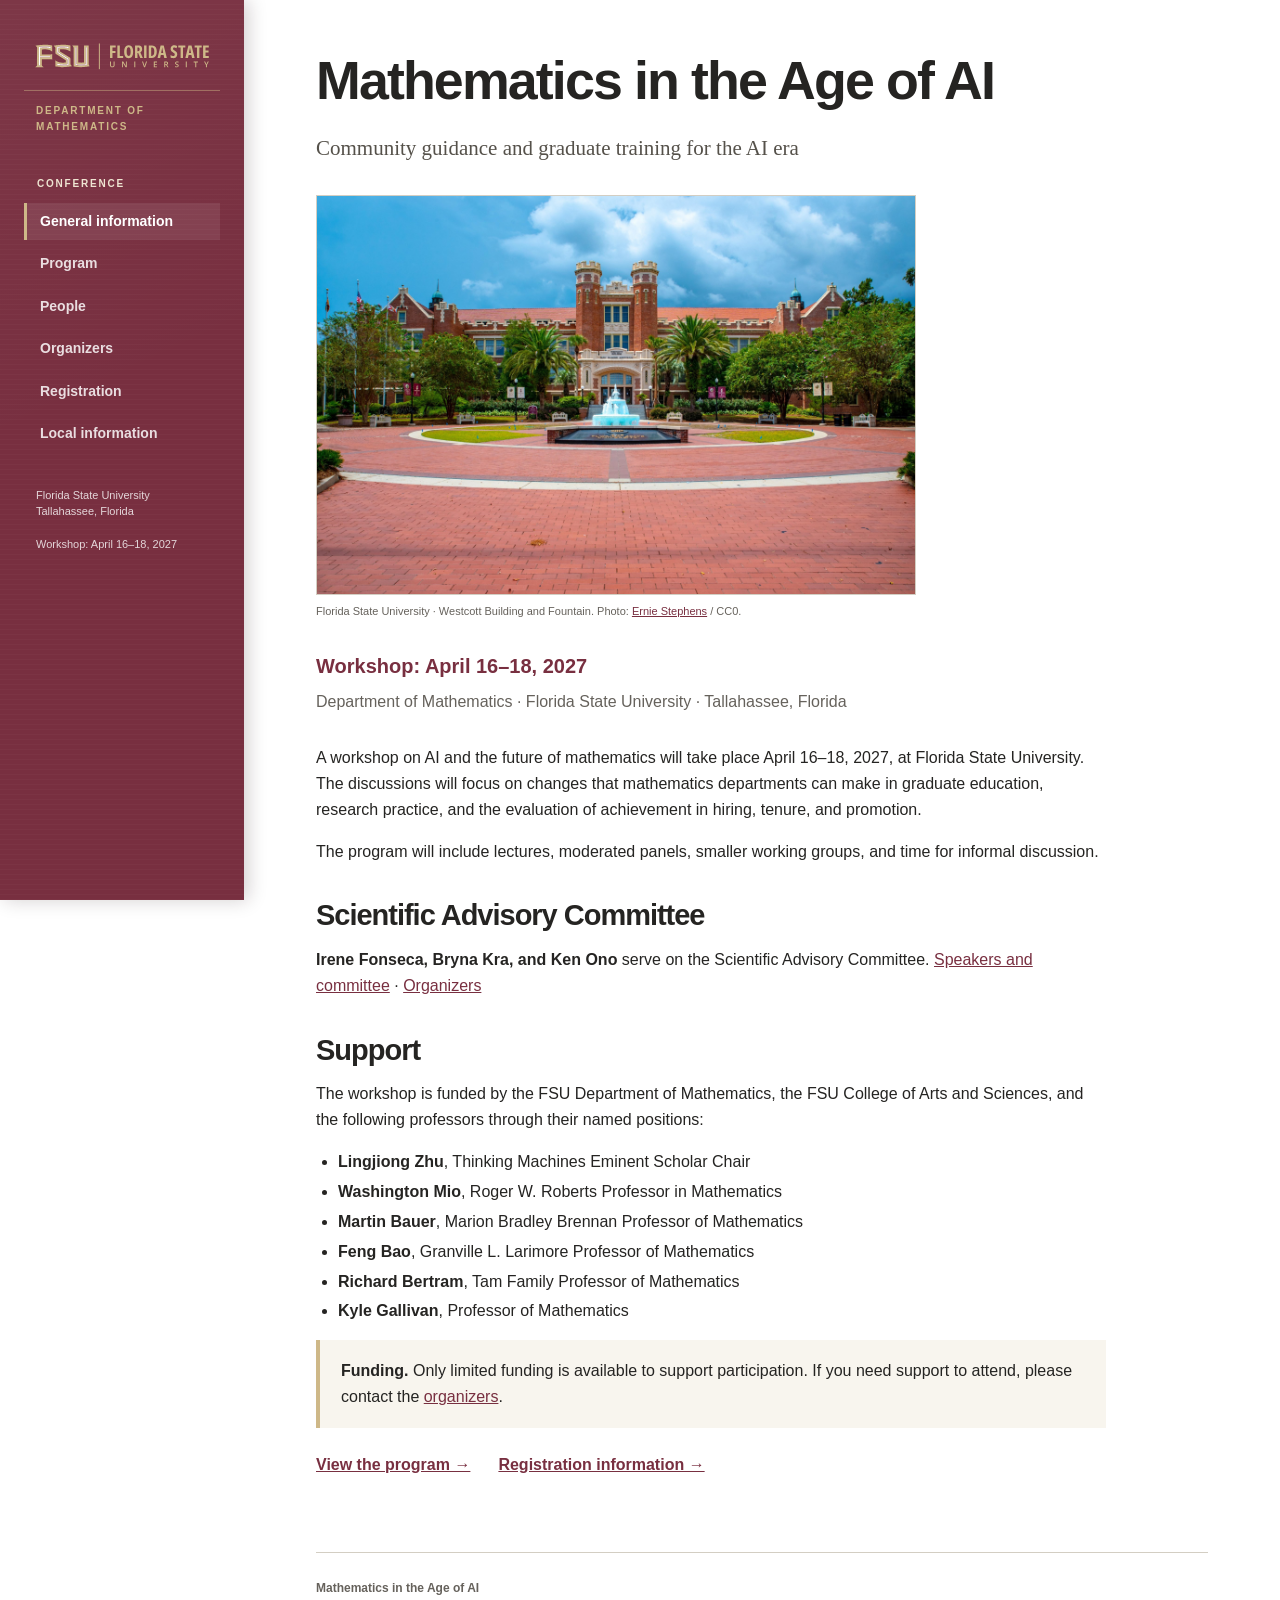
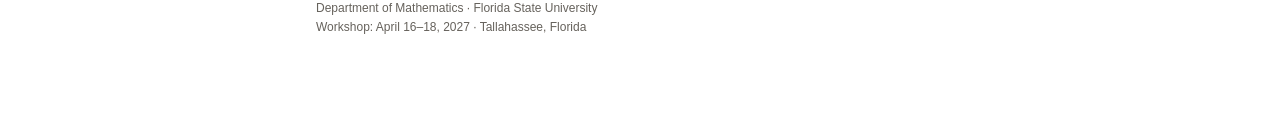
==== commit 89e34521: "Add files via upload" ====
--- a/index.html
+++ b/index.html
@@ -55,9 +55,8 @@
 <p class="place-line">Department of Mathematics · Florida State University · Tallahassee, Florida</p>
 <p>A workshop on AI and the future of mathematics will take place April 16–18, 2027, at Florida State University. The discussions will focus on changes that mathematics departments can make in graduate education, research practice, and the evaluation of achievement in hiring, tenure, and promotion.</p>
 <p>The program will include lectures, moderated panels, smaller working groups, and time for informal discussion.</p>
-<p>We especially encourage participation from universities in the Southeast. Mathematics department chairs in the surrounding region will be invited, along with faculty and graduate students from their departments.</p>
 <h2 class="subheading">Scientific Advisory Committee</h2>
-<p><strong>Irene Fonseca, Bryna Kra, and Ken Ono</strong> serve on the Scientific Advisory Committee. <a href="organizers.html">Committee and organizers</a>.</p>
+<p><strong>Irene Fonseca, Bryna Kra, and Ken Ono</strong> serve on the Scientific Advisory Committee. <a href="participants.html">Speakers and committee</a> · <a href="organizers.html">Organizers</a></p>
 <h2 class="subheading">Support</h2>
 <p>The workshop is funded by the FSU Department of Mathematics, the FSU College of Arts and Sciences, and the following professors through their named positions:</p>
 <ul class="support-list">
@@ -69,7 +68,7 @@
 <li><strong>Kyle Gallivan</strong>, Professor of Mathematics</li>
 </ul>
 <div class="notice">
-<strong>Support to attend.</strong> If you need support to attend, please contact the <a href="organizers.html">organizers</a>.</div>
+<strong>Funding.</strong> Only limited funding is available to support participation. If you need support to attend, please contact the <a href="organizers.html">organizers</a>.</div>
 <p class="page-links">
 <a href="program.html">View the program →</a>
 <a href="registration.html">Registration information →</a>
--- a/style.css
+++ b/style.css
@@ -806,6 +806,7 @@
 .reg-form input[type=text],
 .reg-form input[type=email],
 .reg-form input[type=date],
+.reg-form input[type=tel],
 .reg-form select,
 .reg-form textarea {
   display:block;
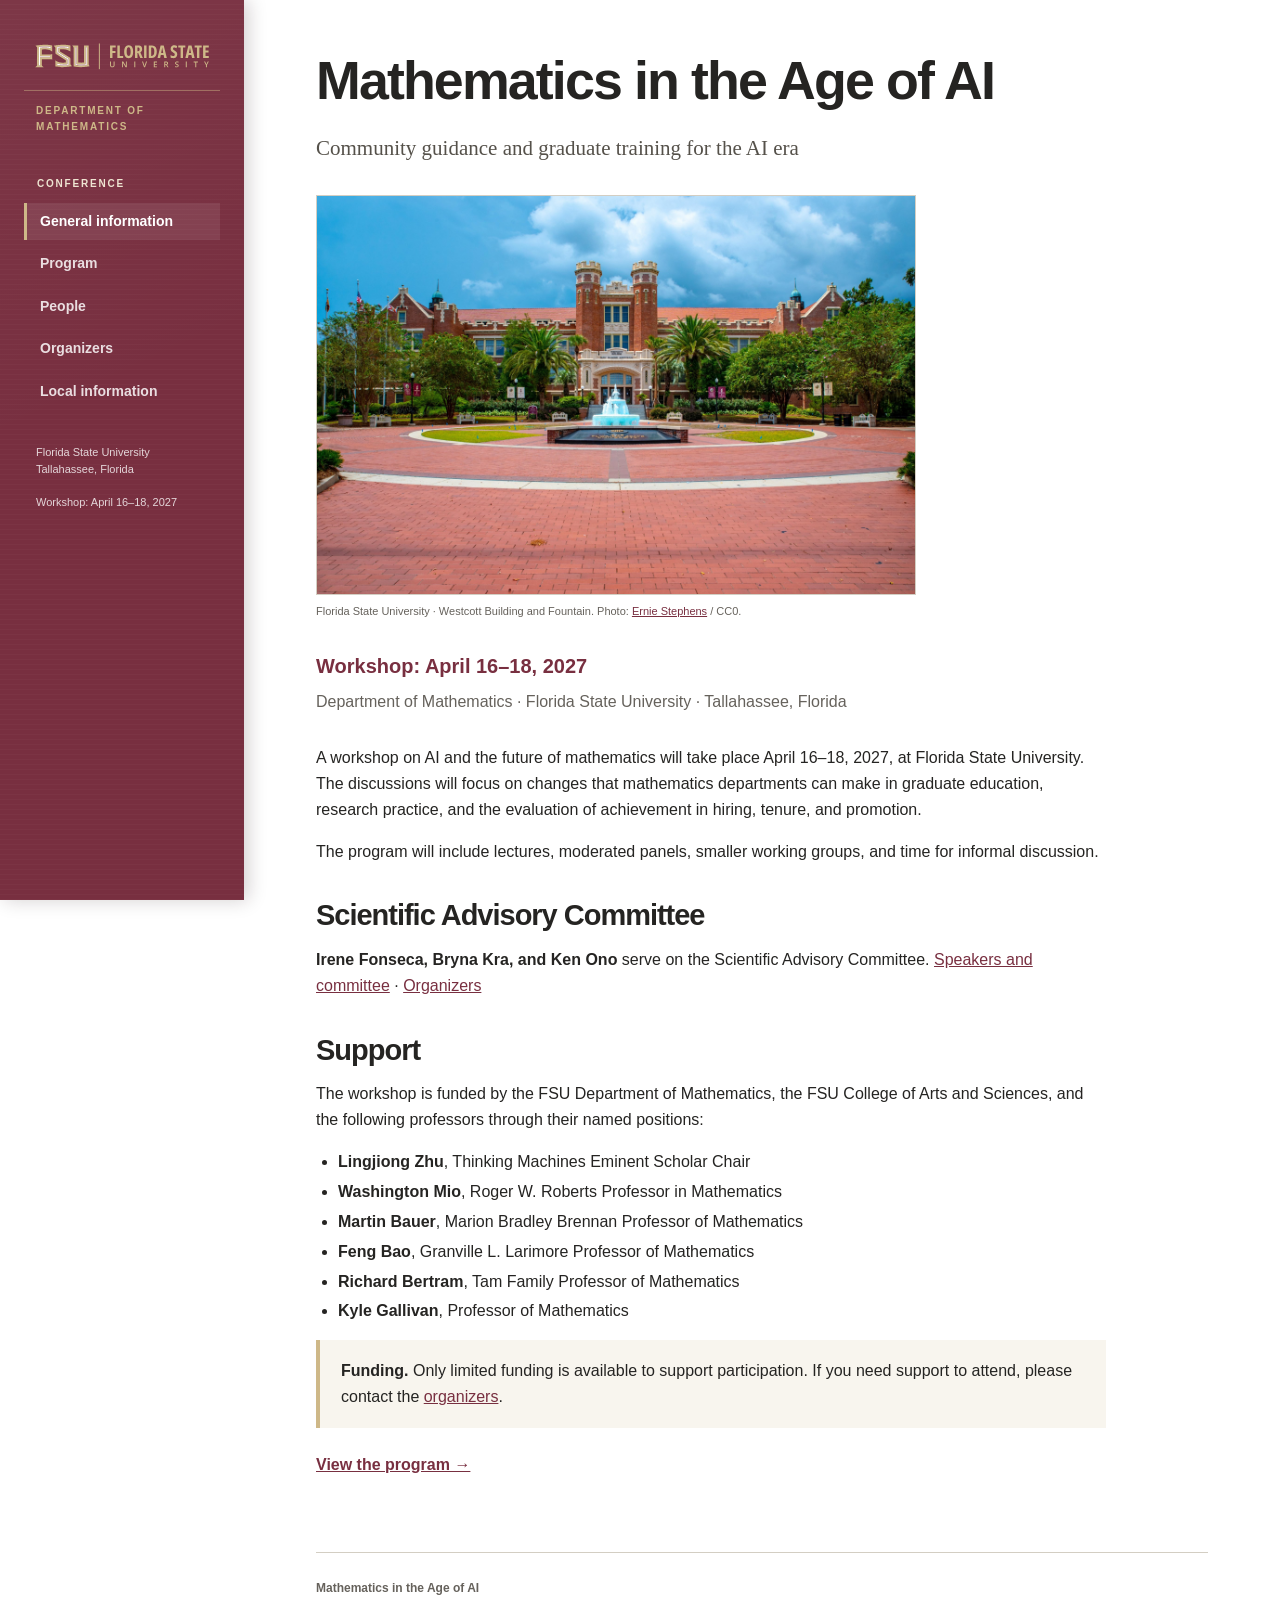
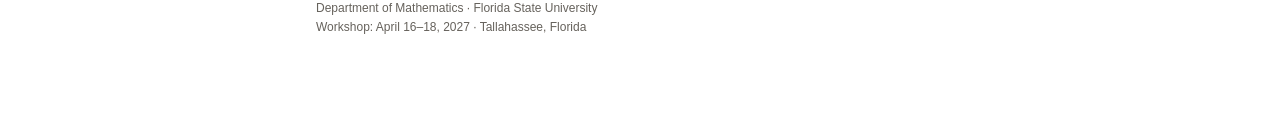
==== commit 3f5aaff2: "Add files via upload" ====
--- a/index.html
+++ b/index.html
@@ -17,14 +17,13 @@
 <a class="mark" href="index.html" aria-label="Conference home">
 <img src="images/fsu-logo.svg" width="1329" height="300" alt="Florida State University">
 </a>
-<p class="dept">Department of Mathematics</p>
+<p class="dept"><a href="https://mathematics.fsu.edu">Department of Mathematics</a></p>
 <p class="nav-label">Conference</p>
 <nav aria-label="Main navigation">
 <a href="index.html" class="active" aria-current="page">General information</a>
 <a href="program.html">Program</a>
 <a href="participants.html">People</a>
 <a href="organizers.html">Organizers</a>
-<a href="registration.html">Registration</a>
 <a href="local.html">Local information</a>
 </nav>
 <div class="sidebar-foot">Florida State University<br>Tallahassee, Florida<br>
@@ -39,7 +38,6 @@
 <a href="program.html">Program</a>
 <a href="participants.html">People</a>
 <a href="organizers.html">Organizers</a>
-<a href="registration.html">Registration</a>
 <a href="local.html">Local information</a>
 </nav>
 <main id="main" tabindex="-1">
@@ -71,7 +69,6 @@
 <strong>Funding.</strong> Only limited funding is available to support participation. If you need support to attend, please contact the <a href="organizers.html">organizers</a>.</div>
 <p class="page-links">
 <a href="program.html">View the program →</a>
-<a href="registration.html">Registration information →</a>
 </p>
 </article>
 <footer>
--- a/style.css
+++ b/style.css
@@ -892,3 +892,5 @@
 .person a { display:block; margin-top:6px; font-size:14px; overflow-wrap:anywhere; }
 
 .speaker img.photo { display:block; background:var(--line); }
+.sidebar .dept a { color:inherit; text-decoration:none; background:none; padding:0; display:inline }
+.sidebar .dept a:hover, .sidebar .dept a:focus-visible { text-decoration:underline }
